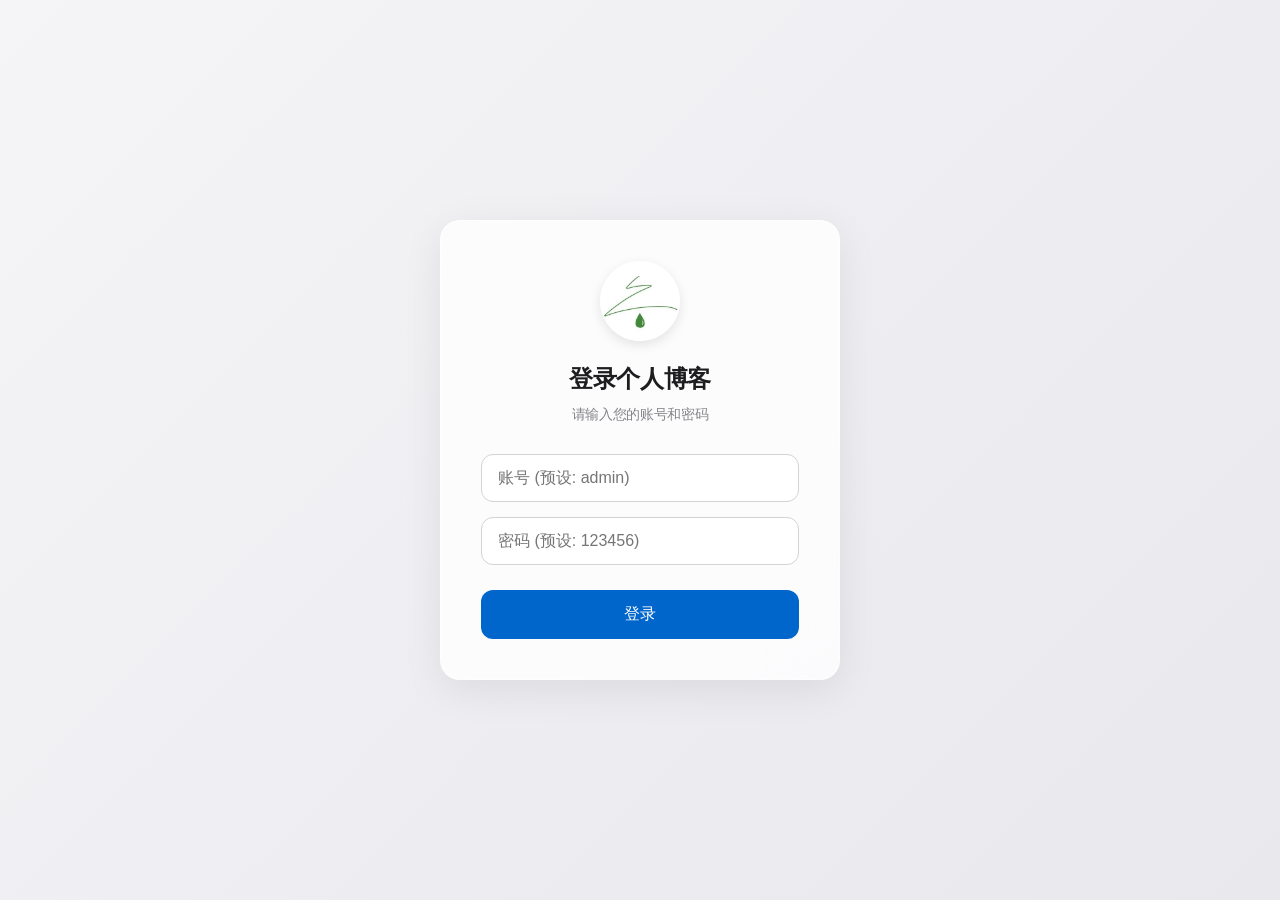
==== index.html @ 15c3ffc2 "Initial commit" ====
<!DOCTYPE html>
<html lang="zh">
<head>
	<meta charset="UTF-8">
	<meta http-equiv="X-UA-Compatible" content="IE=edge">
	<meta name="viewport" content="width=device-width, initial-scale=1.0, viewport-fit=cover">
	<title>南柯 - 个人博客</title>
	<link rel="shortcut icon" href="./img/112.ico">
	<link rel="stylesheet" href="./css/style2.css">
</head>
<body>
    <!-- Global Navigation -->
	<nav class="global-nav">
		<div class="nav-content">
            <a href="./index.html" class="nav-logo">南柯</a>
            <ul class="nav-links">
                <li><a href="./index.html" class="active">首页</a></li>
                <li><a href="./html/bk.html">个人博客</a></li>
                <li><a href="./index.php">退出登录</a></li>
            </ul>
            <div class="nav-search">
                <form action="https://cn.bing.com/search" target="_blank" method="get">
                    <input type="text" id="search-input" name="q" placeholder="搜索内容..." required>
                    <button type="submit" aria-label="Search">
                        <svg viewBox="0 0 24 24" width="16" height="16" stroke="currentColor" stroke-width="2" fill="none" stroke-linecap="round" stroke-linejoin="round" class="css-i6dzq1"><circle cx="11" cy="11" r="8"></circle><line x1="21" y1="21" x2="16.65" y2="16.65"></line></svg>
                    </button>
                </form>
            </div>
		</div>
	</nav>

    <!-- Hero Section -->
    <header class="hero">
        <div class="hero-content">
            <div class="avatar-container">
                <div class="avatar"></div>
            </div>
            <h1 class="hero-title">光是遇见<br>就很美好</h1>
            <p class="hero-subtitle">欢迎来到南柯的个人空间。分享摄影、游戏与生活的点滴。</p>
            <div class="hero-actions">
                <a href="#portfolio" class="btn btn-primary">探索内容</a>
                <a href="https://github.com/lis0105?tab=repositories" target="_blank" class="btn btn-secondary">我的 GitHub</a>
            </div>
        </div>
    </header>

    <!-- Portfolio / Blog Grid -->
    <main class="main-content" id="portfolio">
        <div class="section-header">
            <h2>光遇旅途</h2>
            <p>探索天空王国的每一个角落</p>
        </div>
        
        <div class="card-grid">
            <!-- Card 1 -->
            <a href="./html/1.html" class="apple-card">
                <div class="card-image">
                    <img src="./img/SKY_20210101_000218_.jpg" alt="晨岛">
                </div>
                <div class="card-content">
                    <h3>晨岛</h3>
                    <p>晨光起于白塔顶尖，终将照亮阴霾之地。</p>
                </div>
            </a>

            <!-- Card 2 -->
            <a href="./html/2.html" class="apple-card">
                <div class="card-image">
                    <img src="./img/stu.jpg" alt="云野">
                </div>
                <div class="card-content">
                    <h3>云野</h3>
                    <p>云月有殊，光影无别。</p>
                </div>
            </a>

            <!-- Card 3 -->
            <a href="./html/3.html" class="apple-card">
                <div class="card-image">
                    <img src="./img/SKY_20210110_221141_.jpg" alt="雨林">
                </div>
                <div class="card-content">
                    <h3>雨林</h3>
                    <p>雨落飞檐，敲响万物生生流转的乐音。</p>
                </div>
            </a>

            <!-- Card 4 -->
            <a href="./html/4.html" class="apple-card">
                <div class="card-image">
                    <img src="./img/SKY_20210115_124829_.jpg" alt="霞谷">
                </div>
                <div class="card-content">
                    <h3>霞谷</h3>
                    <p>温暖的灵魂终将相遇。</p>
                </div>
            </a>

            <!-- Card 5 -->
            <a href="./html/5.html" class="apple-card">
                <div class="card-image">
                    <img src="./img/SKY_20210218_062824_.jpg" alt="暮土">
                </div>
                <div class="card-content">
                    <h3>暮土</h3>
                    <p>暮土太暗了，是容不下霞光城的少年的。</p>
                </div>
            </a>

            <!-- Card 6 -->
            <a href="./html/6.html" class="apple-card">
                <div class="card-image">
                    <img src="./img/SKY_20201226_014929_.jpg" alt="禁阁">
                </div>
                <div class="card-content">
                    <h3>禁阁</h3>
                    <p>心存希冀，目有繁星。</p>
                </div>
            </a>
        </div>
    </main>

    <!-- Footer -->
    <footer class="global-footer">
        <div class="footer-content">
            <div class="footer-links">
                <div class="footer-column">
                    <h4>联系我</h4>
                    <p>Email: <a href="mailto:1945004922@qq.com">1945004922@qq.com</a></p>
                </div>
                <div class="footer-column">
                    <h4>社交平台</h4>
                    <p><a href="https://github.com/lis0105?tab=repositories" target="_blank">GitHub</a></p>
                </div>
            </div>
            <div class="footer-bottom">
                <p>&copy; 2026 南柯. 保留所有权利.</p>
            </div>
        </div>
    </footer>
    <script src="./script.js"></script>
</body>
</html>
---- css/style2.css ----
/* Base Styles & Typography */
:root {
    --bg-color: #fbfbfd;
    --text-primary: #1d1d1f;
    --text-secondary: #86868b;
    --nav-bg: rgba(255, 255, 255, 0.72);
    --border-color: #d2d2d7;
    --link-color: #0066cc;
    --card-bg: #ffffff;
    --font-family: -apple-system, BlinkMacSystemFont, "SF Pro Text", "SF Pro Icons", "Helvetica Neue", Helvetica, Arial, sans-serif;
}

* {
    margin: 0;
    padding: 0;
    box-sizing: border-box;
}

html {
    scroll-behavior: smooth;
}

body {
    font-family: var(--font-family);
    background-color: var(--bg-color);
    color: var(--text-primary);
    line-height: 1.47059;
    font-weight: 400;
    letter-spacing: -.022em;
    -webkit-font-smoothing: antialiased;
}

a {
    text-decoration: none;
    color: var(--text-primary);
}

ul {
    list-style: none;
}

/* Global Navigation */
.global-nav {
    position: fixed;
    top: 0;
    left: 0;
    width: 100%;
    height: 48px;
    background: var(--nav-bg);
    backdrop-filter: saturate(180%) blur(20px);
    -webkit-backdrop-filter: saturate(180%) blur(20px);
    border-bottom: 1px solid rgba(0, 0, 0, 0.05);
    z-index: 9999;
    display: flex;
    justify-content: center;
    transition: background-color 0.3s;
}

.nav-content {
    width: 100%;
    max-width: 980px;
    height: 100%;
    display: flex;
    align-items: center;
    justify-content: space-between;
    padding: 0 22px;
}

.nav-logo {
    font-weight: 600;
    font-size: 16px;
    letter-spacing: 2px;
    color: var(--text-primary);
}

.nav-links {
    display: flex;
    gap: 32px;
}

.nav-links a {
    font-size: 12px;
    color: var(--text-primary);
    opacity: 0.8;
    transition: opacity 0.3s;
}

.nav-links a:hover, .nav-links a.active {
    opacity: 1;
}

.nav-search form {
    display: flex;
    align-items: center;
    background: rgba(0,0,0,0.06);
    border-radius: 14px;
    padding: 4px 10px;
}

.nav-search input {
    border: none;
    background: transparent;
    font-size: 12px;
    outline: none;
    width: 120px;
    transition: width 0.3s;
    font-family: var(--font-family);
    color: var(--text-primary);
}

.nav-search input:focus {
    width: 160px;
}

.nav-search button {
    border: none;
    background: transparent;
    cursor: pointer;
    display: flex;
    align-items: center;
    color: var(--text-secondary);
}

/* Hero Section */
.hero {
    margin-top: 48px;
    padding: 120px 20px 100px;
    text-align: center;
    background: linear-gradient(180deg, #f5f5f7 0%, #ffffff 100%);
    overflow: hidden;
}

.avatar-container {
    margin-bottom: 30px;
}

.avatar {
    width: 120px;
    height: 120px;
    margin: 0 auto;
    border-radius: 50%;
    background-color: #e0e0e0;
    background-image: url(../img/112.ico);
    background-size: cover;
    background-position: center;
    box-shadow: 0 10px 30px rgba(0,0,0,0.08);
    transition: transform 0.6s cubic-bezier(0.165, 0.84, 0.44, 1);
}

.avatar:hover {
    transform: scale(1.06);
    box-shadow: 0 15px 40px rgba(0,0,0,0.12);
}

.hero-title {
    font-size: 64px;
    line-height: 1.07143;
    font-weight: 600;
    letter-spacing: -.005em;
    margin-bottom: 20px;
    background: -webkit-linear-gradient(45deg, #1d1d1f, #86868b);
    -webkit-background-clip: text;
    -webkit-text-fill-color: transparent;
}

.hero-subtitle {
    font-size: 24px;
    line-height: 1.16667;
    font-weight: 400;
    letter-spacing: .009em;
    color: var(--text-secondary);
    max-width: 600px;
    margin: 0 auto 40px;
}

.hero-actions {
    display: flex;
    justify-content: center;
    gap: 16px;
}

.btn {
    display: inline-block;
    padding: 12px 22px;
    border-radius: 980px;
    font-size: 17px;
    line-height: 1.17648;
    font-weight: 400;
    letter-spacing: -.022em;
    text-align: center;
    cursor: pointer;
    transition: all 0.3s;
}

.btn-primary {
    background-color: var(--link-color);
    color: white;
}

.btn-primary:hover {
    background-color: #0051a8;
    color: white;
}

.btn-secondary {
    background-color: transparent;
    color: var(--link-color);
    border: 1px solid var(--link-color);
}

.btn-secondary:hover {
    background-color: rgba(0, 102, 204, 0.05);
}

/* Portfolio / Main Content */
.main-content {
    max-width: 1100px;
    margin: 0 auto;
    padding: 80px 20px 100px;
}

.section-header {
    text-align: center;
    margin-bottom: 60px;
}

.section-header h2 {
    font-size: 40px;
    line-height: 1.1;
    font-weight: 600;
    letter-spacing: 0em;
    margin-bottom: 12px;
}

.section-header p {
    font-size: 21px;
    color: var(--text-secondary);
}

/* Card Grid */
.card-grid {
    display: grid;
    grid-template-columns: repeat(auto-fill, minmax(320px, 1fr));
    gap: 32px;
}

.apple-card {
    display: flex;
    flex-direction: column;
    background: var(--card-bg);
    border-radius: 20px;
    overflow: hidden;
    box-shadow: 0 4px 20px rgba(0,0,0,0.04);
    transition: all 0.4s cubic-bezier(0.165, 0.84, 0.44, 1);
    position: relative;
    top: 0;
    text-decoration: none;
    cursor: pointer;
}

.apple-card:hover {
    transform: translateY(-8px) scale(1.015);
    box-shadow: 0 16px 40px rgba(0,0,0,0.1);
}

.card-image {
    width: 100%;
    height: 250px;
    overflow: hidden;
    background: #f5f5f7;
}

.card-image img {
    width: 100%;
    height: 100%;
    object-fit: cover;
    transition: transform 0.8s cubic-bezier(0.165, 0.84, 0.44, 1);
}

.apple-card:hover .card-image img {
    transform: scale(1.05);
}

.card-content {
    padding: 26px;
    flex-grow: 1;
    display: flex;
    flex-direction: column;
}

.card-content h3 {
    font-size: 24px;
    font-weight: 600;
    margin-bottom: 10px;
    color: var(--text-primary);
}

.card-content p {
    font-size: 17px;
    color: var(--text-secondary);
    line-height: 1.5;
}

/* Footer */
.global-footer {
    background-color: #f5f5f7;
    padding: 40px 20px;
    color: var(--text-secondary);
    font-size: 12px;
}

.footer-content {
    max-width: 980px;
    margin: 0 auto;
}

.footer-links {
    display: flex;
    flex-wrap: wrap;
    gap: 40px;
    border-bottom: 1px solid var(--border-color);
    padding-bottom: 30px;
    margin-bottom: 20px;
}

.footer-column h4 {
    font-size: 12px;
    font-weight: 600;
    color: var(--text-primary);
    margin-bottom: 12px;
}

.footer-column p {
    margin-bottom: 10px;
}

.footer-column a {
    color: var(--text-secondary);
    text-decoration: none;
}

.footer-column a:hover {
    color: var(--text-primary);
    text-decoration: underline;
}

.footer-bottom {
    text-align: left;
}

/* Responsive Design */
@media (max-width: 768px) {
    .hero-title {
        font-size: 44px;
    }
    
    .hero-subtitle {
        font-size: 19px;
    }
    
    .nav-links {
        display: none; 
    }
    
    .card-grid {
        grid-template-columns: 1fr;
    }
    
    .footer-links {
        flex-direction: column;
        gap: 20px;
    }
}
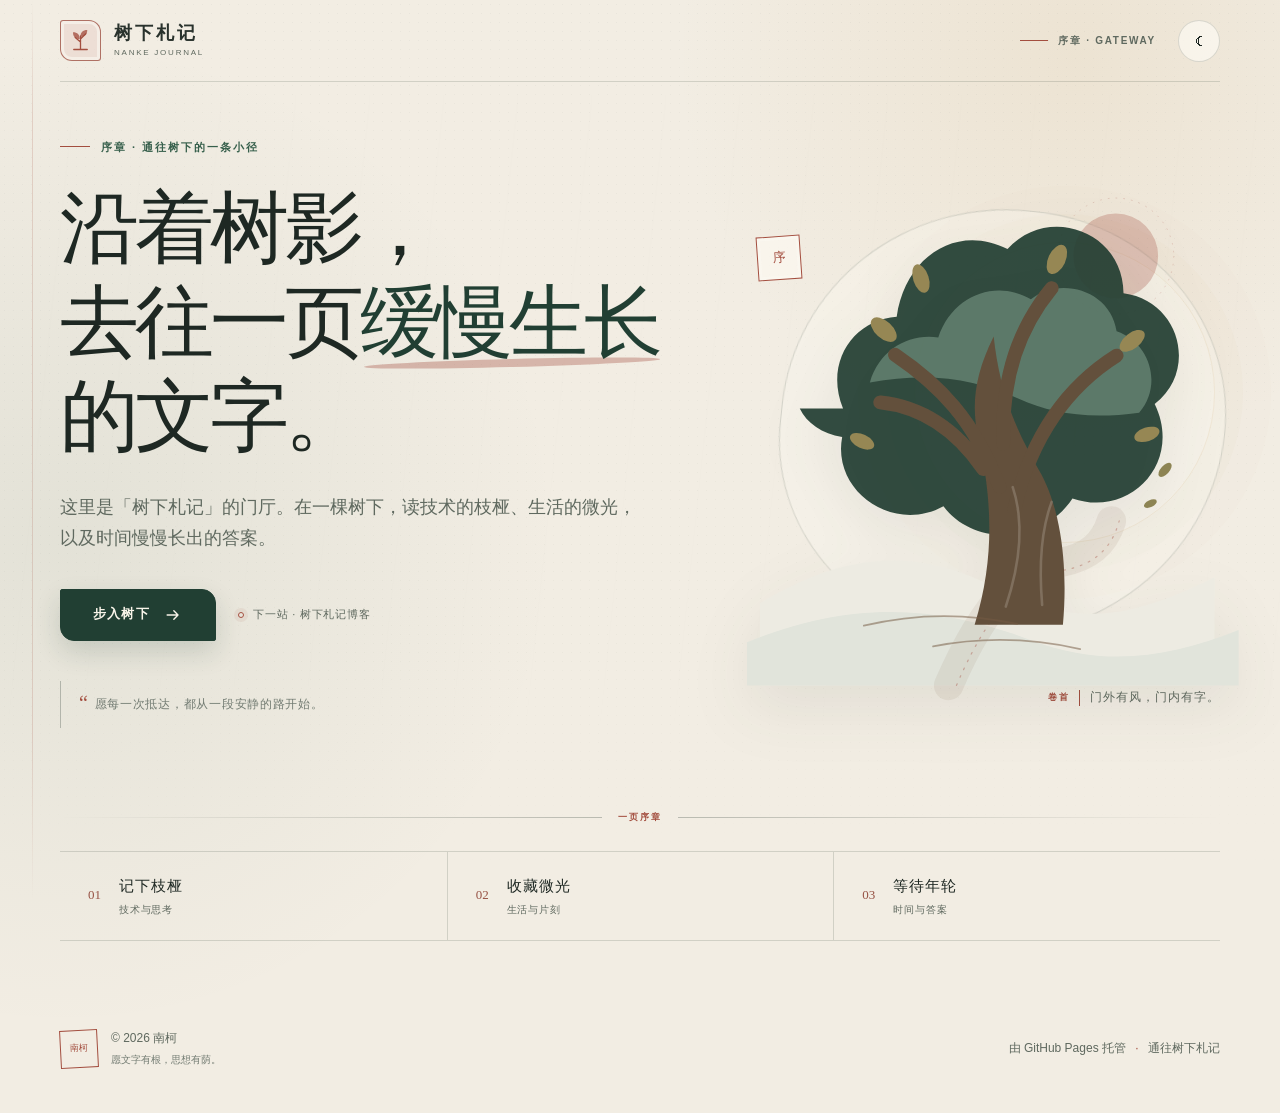
==== commit 9a8d1104: "feat: add Tree Notes gateway" ====
--- a/index.html
+++ b/index.html
@@ -1,143 +1,137 @@
-<!DOCTYPE html>
-<html lang="zh">
+<!doctype html>
+<html lang="zh-CN">
 <head>
-	<meta charset="UTF-8">
-	<meta http-equiv="X-UA-Compatible" content="IE=edge">
-	<meta name="viewport" content="width=device-width, initial-scale=1.0, viewport-fit=cover">
-	<title>南柯 - 个人博客</title>
-	<link rel="shortcut icon" href="./img/112.ico">
-	<link rel="stylesheet" href="./css/style2.css">
+  <meta charset="utf-8">
+  <meta name="viewport" content="width=device-width, initial-scale=1">
+  <meta name="description" content="树下札记的序章——沿着树影，去往一页缓慢生长的文字。">
+  <meta name="theme-color" content="#f2ede3" data-theme-color>
+  <meta property="og:title" content="树下札记 · 序章">
+  <meta property="og:description" content="沿着树影，去往一页缓慢生长的文字。">
+  <meta property="og:type" content="website">
+  <meta property="og:site_name" content="树下札记">
+  <link rel="canonical" href="https://lis0105.github.io/">
+  <link rel="icon" href="./assets/favicon.svg" type="image/svg+xml">
+  <script>
+    try {
+      const savedTheme = localStorage.getItem('gateway-theme');
+      document.documentElement.dataset.theme = savedTheme || (matchMedia('(prefers-color-scheme: dark)').matches ? 'dark' : 'light');
+    } catch (_) {}
+  </script>
+  <link rel="stylesheet" href="./assets/gateway.css">
+  <title>树下札记 · 序章</title>
 </head>
 <body>
-    <!-- Global Navigation -->
-	<nav class="global-nav">
-		<div class="nav-content">
-            <a href="./index.html" class="nav-logo">南柯</a>
-            <ul class="nav-links">
-                <li><a href="./index.html" class="active">首页</a></li>
-                <li><a href="./html/bk.html">个人博客</a></li>
-                <li><a href="./index.php">退出登录</a></li>
-            </ul>
-            <div class="nav-search">
-                <form action="https://cn.bing.com/search" target="_blank" method="get">
-                    <input type="text" id="search-input" name="q" placeholder="搜索内容..." required>
-                    <button type="submit" aria-label="Search">
-                        <svg viewBox="0 0 24 24" width="16" height="16" stroke="currentColor" stroke-width="2" fill="none" stroke-linecap="round" stroke-linejoin="round" class="css-i6dzq1"><circle cx="11" cy="11" r="8"></circle><line x1="21" y1="21" x2="16.65" y2="16.65"></line></svg>
-                    </button>
-                </form>
-            </div>
-		</div>
-	</nav>
+  <a class="skip-link" href="#main">跳到正文</a>
 
-    <!-- Hero Section -->
-    <header class="hero">
-        <div class="hero-content">
-            <div class="avatar-container">
-                <div class="avatar"></div>
-            </div>
-            <h1 class="hero-title">光是遇见<br>就很美好</h1>
-            <p class="hero-subtitle">欢迎来到南柯的个人空间。分享摄影、游戏与生活的点滴。</p>
-            <div class="hero-actions">
-                <a href="#portfolio" class="btn btn-primary">探索内容</a>
-                <a href="https://github.com/lis0105?tab=repositories" target="_blank" class="btn btn-secondary">我的 GitHub</a>
-            </div>
+  <header class="site-header">
+    <nav class="nav" aria-label="序章导航">
+      <a class="brand" href="#main" aria-label="树下札记序章首页">
+        <span class="brand-mark" aria-hidden="true">
+          <svg viewBox="0 0 36 36">
+            <path d="M18 29V12m0 8-7-6m7 2 7-7M9 30h18"/>
+            <path class="brand-leaf" d="M8 7c6 0 9 3 9 9-6 0-9-3-9-9Zm19-3c0 6-3 9-9 9 0-6 3-9 9-9Z"/>
+          </svg>
+        </span>
+        <span class="brand-name">
+          <strong>树下札记</strong>
+          <small>NANKE JOURNAL</small>
+        </span>
+      </a>
+
+      <div class="nav-tools">
+        <span class="chapter-label"><i></i>序章 · GATEWAY</span>
+        <button class="icon-button" type="button" data-theme-toggle aria-label="切换深浅色模式" aria-pressed="false">☾</button>
+      </div>
+    </nav>
+  </header>
+
+  <main id="main">
+    <section class="gateway" aria-labelledby="gateway-title">
+      <div class="gateway-copy">
+        <p class="eyebrow"><span></span>序章 · 通往树下的一条小径</p>
+        <h1 id="gateway-title">沿着树影，<br>去往一页<em>缓慢生长</em>的文字。</h1>
+        <p class="lead">这里是「树下札记」的门厅。在一棵树下，读技术的枝桠、生活的微光，以及时间慢慢长出的答案。</p>
+
+        <div class="gateway-actions">
+          <a class="enter-button" data-enter href="http://37246c0e81.qicp.vip/" referrerpolicy="no-referrer">
+            <span>步入树下</span>
+            <svg viewBox="0 0 24 24" aria-hidden="true">
+              <path d="M5 12h13m-5-5 5 5-5 5"/>
+            </svg>
+          </a>
+          <span class="next-stop"><i aria-hidden="true"></i>下一站 · 树下札记博客</span>
         </div>
-    </header>
 
-    <!-- Portfolio / Blog Grid -->
-    <main class="main-content" id="portfolio">
-        <div class="section-header">
-            <h2>光遇旅途</h2>
-            <p>探索天空王国的每一个角落</p>
-        </div>
-        
-        <div class="card-grid">
-            <!-- Card 1 -->
-            <a href="./html/1.html" class="apple-card">
-                <div class="card-image">
-                    <img src="./img/SKY_20210101_000218_.jpg" alt="晨岛">
-                </div>
-                <div class="card-content">
-                    <h3>晨岛</h3>
-                    <p>晨光起于白塔顶尖，终将照亮阴霾之地。</p>
-                </div>
-            </a>
+        <p class="quiet-note"><span>“</span>愿每一次抵达，都从一段安静的路开始。</p>
+      </div>
 
-            <!-- Card 2 -->
-            <a href="./html/2.html" class="apple-card">
-                <div class="card-image">
-                    <img src="./img/stu.jpg" alt="云野">
-                </div>
-                <div class="card-content">
-                    <h3>云野</h3>
-                    <p>云月有殊，光影无别。</p>
-                </div>
-            </a>
+      <figure class="gateway-tree">
+        <span class="chapter-stamp" aria-hidden="true">序</span>
+        <svg viewBox="0 0 540 600" aria-hidden="true">
+          <circle class="tree-sun-ring" cx="419" cy="104" r="67"/>
+          <circle class="tree-sun" cx="419" cy="104" r="49"/>
+          <path class="tree-hill hill-back" d="M8 505c99-59 180-66 276-16 90 47 159 31 249-14v125H8Z"/>
+          <path class="tree-hill" d="M-7 550c121-48 216-44 329-2 84 31 155 21 239-12v64H-7Z"/>
+          <path class="path-shadow" d="M226 600c24-56 45-87 66-109 18-19 38-29 63-33 33-6 51-22 59-48"/>
+          <path class="path-line" d="M235 600c23-53 43-82 63-102 18-18 37-27 60-31 35-6 56-24 65-57"/>
+          <g class="tree-crown">
+            <path class="crown-back" d="M104 280c-22-54 13-103 62-106 10-70 70-108 128-78 46-52 134-21 134 51 66 9 86 90 36 128 33 68-29 132-95 109-35 53-114 56-149 9-58 32-129-17-117-80-23-4-41-16-49-33Z"/>
+            <path class="crown-light" d="M135 250c11-38 45-57 79-52 16-48 66-68 107-44 33-27 92-11 99 37 40 14 53 63 26 94-58 8-102 1-139-16-51-24-105-31-172-19Z"/>
+          </g>
+          <g class="tree-wood">
+            <path class="tree-trunk" d="M256 530c25-81 19-152 4-217-8-36-4-72 18-116 8 72 29 113 55 159 23 43 31 107 25 174Z"/>
+            <path class="tree-branch" d="M285 371c-30-79-71-119-121-153M302 397c19-87 64-144 118-178M289 321c-2-79 19-135 56-180M266 350c-33-48-72-72-119-77"/>
+            <path class="tree-grain" d="M292 509c18-54 21-99 8-138m34 136c-4-48-1-87 11-119"/>
+          </g>
+          <g class="leaves">
+            <ellipse cx="151" cy="189" rx="10" ry="18" transform="rotate(-48 151 189)"/>
+            <ellipse cx="194" cy="130" rx="9" ry="17" transform="rotate(-18 194 130)"/>
+            <ellipse cx="351" cy="108" rx="10" ry="18" transform="rotate(25 351 108)"/>
+            <ellipse cx="438" cy="202" rx="9" ry="17" transform="rotate(52 438 202)"/>
+            <ellipse cx="455" cy="310" rx="8" ry="15" transform="rotate(72 455 310)"/>
+            <ellipse cx="126" cy="318" rx="8" ry="15" transform="rotate(-65 126 318)"/>
+          </g>
+          <g class="drifting-leaves">
+            <ellipse cx="476" cy="351" rx="5" ry="10" transform="rotate(42 476 351)"/>
+            <ellipse cx="459" cy="390" rx="4" ry="8" transform="rotate(65 459 390)"/>
+          </g>
+          <path class="tree-ground-line" d="M128 531c58-14 117-15 177-2m-97 26c56-11 112-10 170 3"/>
+        </svg>
+        <figcaption><span>卷首</span>门外有风，门内有字。</figcaption>
+      </figure>
+    </section>
 
-            <!-- Card 3 -->
-            <a href="./html/3.html" class="apple-card">
-                <div class="card-image">
-                    <img src="./img/SKY_20210110_221141_.jpg" alt="雨林">
-                </div>
-                <div class="card-content">
-                    <h3>雨林</h3>
-                    <p>雨落飞檐，敲响万物生生流转的乐音。</p>
-                </div>
-            </a>
+    <section class="threshold" aria-label="关于树下札记">
+      <div class="threshold-rule"><span>一页序章</span></div>
+      <div class="threshold-items">
+        <p><b>01</b><span><strong>记下枝桠</strong><small>技术与思考</small></span></p>
+        <p><b>02</b><span><strong>收藏微光</strong><small>生活与片刻</small></span></p>
+        <p><b>03</b><span><strong>等待年轮</strong><small>时间与答案</small></span></p>
+      </div>
+    </section>
+  </main>
 
-            <!-- Card 4 -->
-            <a href="./html/4.html" class="apple-card">
-                <div class="card-image">
-                    <img src="./img/SKY_20210115_124829_.jpg" alt="霞谷">
-                </div>
-                <div class="card-content">
-                    <h3>霞谷</h3>
-                    <p>温暖的灵魂终将相遇。</p>
-                </div>
-            </a>
+  <footer class="site-footer">
+    <div class="footer-sign">
+      <span class="footer-ring" aria-hidden="true">南柯</span>
+      <span>© 2026 南柯<br><small>愿文字有根，思想有荫。</small></span>
+    </div>
+    <span class="footer-note">由 GitHub Pages 托管 <i>·</i> 通往树下札记</span>
+  </footer>
 
-            <!-- Card 5 -->
-            <a href="./html/5.html" class="apple-card">
-                <div class="card-image">
-                    <img src="./img/SKY_20210218_062824_.jpg" alt="暮土">
-                </div>
-                <div class="card-content">
-                    <h3>暮土</h3>
-                    <p>暮土太暗了，是容不下霞光城的少年的。</p>
-                </div>
-            </a>
+  <div class="departure" data-departure hidden aria-live="polite" aria-label="正在前往博客">
+    <div class="departure-mark" aria-hidden="true">
+      <svg viewBox="0 0 36 36">
+        <path d="M18 29V12m0 8-7-6m7 2 7-7M9 30h18"/>
+        <path class="brand-leaf" d="M8 7c6 0 9 3 9 9-6 0-9-3-9-9Zm19-3c0 6-3 9-9 9 0-6 3-9 9-9Z"/>
+      </svg>
+    </div>
+    <p>正沿着树影前行…</p>
+  </div>
 
-            <!-- Card 6 -->
-            <a href="./html/6.html" class="apple-card">
-                <div class="card-image">
-                    <img src="./img/SKY_20201226_014929_.jpg" alt="禁阁">
-                </div>
-                <div class="card-content">
-                    <h3>禁阁</h3>
-                    <p>心存希冀，目有繁星。</p>
-                </div>
-            </a>
-        </div>
-    </main>
-
-    <!-- Footer -->
-    <footer class="global-footer">
-        <div class="footer-content">
-            <div class="footer-links">
-                <div class="footer-column">
-                    <h4>联系我</h4>
-                    <p>Email: <a href="mailto:1945004922@qq.com">1945004922@qq.com</a></p>
-                </div>
-                <div class="footer-column">
-                    <h4>社交平台</h4>
-                    <p><a href="https://github.com/lis0105?tab=repositories" target="_blank">GitHub</a></p>
-                </div>
-            </div>
-            <div class="footer-bottom">
-                <p>&copy; 2026 南柯. 保留所有权利.</p>
-            </div>
-        </div>
-    </footer>
-    <script src="./script.js"></script>
+  <noscript>
+    <p class="noscript-note">JavaScript 已关闭，仍可使用“步入树下”按钮正常进入博客。</p>
+  </noscript>
+  <script src="./assets/gateway.js" defer></script>
 </body>
-</html>+</html>
--- a/assets/gateway.css
+++ b/assets/gateway.css
@@ -0,0 +1,756 @@
+:root {
+  color-scheme: light;
+  --bg: #f2ede3;
+  --paper: #fbf8f0;
+  --paper-warm: #f6efe2;
+  --surface: rgba(251, 248, 240, .78);
+  --surface-solid: #fbf8f0;
+  --text: #29322d;
+  --ink: #1e2823;
+  --muted: #5f695f;
+  --faint: #737c73;
+  --line: rgba(39, 55, 46, .16);
+  --line-strong: rgba(39, 55, 46, .28);
+  --green: #365f4b;
+  --green-deep: #213f33;
+  --green-soft: #dfe7dd;
+  --moss: #5d6d59;
+  --bark: #765b43;
+  --vermilion: #a34e3f;
+  --vermilion-soft: #ead8d0;
+  --gold: #c39a58;
+  --solid-bg: #213f33;
+  --on-solid: #f8f4e9;
+  --shadow: 0 22px 58px rgba(44, 55, 47, .09);
+  --serif: "Source Han Serif SC", "Noto Serif CJK SC", "Noto Serif SC", "Songti SC", STSong, SimSun, serif;
+  --sans: ui-sans-serif, -apple-system, BlinkMacSystemFont, "Segoe UI", "Noto Sans SC", "PingFang SC", "Microsoft YaHei", sans-serif;
+  --content: 1160px;
+}
+
+[data-theme="dark"] {
+  color-scheme: dark;
+  --bg: #101713;
+  --paper: #171f1a;
+  --paper-warm: #1c261f;
+  --surface: rgba(23, 31, 26, .82);
+  --surface-solid: #171f1a;
+  --text: #e6e7df;
+  --ink: #f1efe6;
+  --muted: #abb1aa;
+  --faint: #879087;
+  --line: rgba(225, 231, 222, .14);
+  --line-strong: rgba(225, 231, 222, .25);
+  --green: #8eae95;
+  --green-deep: #b6cbb7;
+  --green-soft: #293b2f;
+  --moss: #aeb8a5;
+  --bark: #bc9471;
+  --vermilion: #d27b68;
+  --vermilion-soft: #422d29;
+  --gold: #d4b06d;
+  --solid-bg: #315b45;
+  --on-solid: #fbf8ef;
+  --shadow: 0 24px 64px rgba(0, 0, 0, .26);
+}
+
+* { box-sizing: border-box; }
+html { scroll-behavior: smooth; }
+
+body {
+  min-height: 100vh;
+  min-height: 100svh;
+  margin: 0;
+  overflow-x: hidden;
+  background:
+    radial-gradient(circle at 84% 5%, color-mix(in srgb, var(--gold) 12%, transparent) 0, transparent 25rem),
+    radial-gradient(circle at 5% 48%, color-mix(in srgb, var(--green) 8%, transparent) 0, transparent 31rem),
+    var(--bg);
+  color: var(--text);
+  font-family: var(--sans);
+  line-height: 1.75;
+  transition: background-color .25s ease, color .25s ease;
+}
+
+body::before {
+  position: fixed;
+  z-index: -1;
+  inset: 0;
+  content: "";
+  pointer-events: none;
+  opacity: .27;
+  background-image:
+    radial-gradient(color-mix(in srgb, var(--ink) 13%, transparent) .55px, transparent .7px),
+    linear-gradient(96deg, transparent 0 49%, color-mix(in srgb, var(--ink) 2.6%, transparent) 50%, transparent 51%);
+  background-position: 0 0, 0 0;
+  background-size: 9px 9px, 74px 100%;
+  mask-image: linear-gradient(to bottom, #000 0, rgba(0, 0, 0, .82) 72%, transparent 100%);
+}
+
+body::after {
+  position: fixed;
+  z-index: -1;
+  top: 0;
+  bottom: 0;
+  left: clamp(10px, 2.5vw, 34px);
+  width: 1px;
+  content: "";
+  pointer-events: none;
+  background: linear-gradient(to bottom, transparent, color-mix(in srgb, var(--vermilion) 18%, transparent) 13%, color-mix(in srgb, var(--vermilion) 18%, transparent) 82%, transparent);
+}
+
+a { color: inherit; text-decoration: none; }
+button { font: inherit; }
+svg { max-width: 100%; }
+[hidden] { display: none !important; }
+::selection { background: color-mix(in srgb, var(--vermilion) 24%, transparent); }
+
+:focus-visible {
+  outline: 2px solid var(--vermilion);
+  outline-offset: 4px;
+}
+
+.skip-link {
+  position: fixed;
+  z-index: 100;
+  top: 8px;
+  left: 8px;
+  padding: 8px 12px;
+  border-radius: 4px;
+  background: var(--ink);
+  color: var(--paper);
+  transform: translateY(-160%);
+  transition: transform .2s ease;
+}
+
+.skip-link:focus { transform: translateY(0); }
+
+.site-header {
+  position: relative;
+  z-index: 20;
+}
+
+.nav {
+  width: min(calc(100% - 40px), var(--content));
+  height: 82px;
+  display: flex;
+  align-items: center;
+  justify-content: space-between;
+  margin: auto;
+  border-bottom: 1px solid var(--line);
+}
+
+.brand {
+  display: inline-flex;
+  align-items: center;
+  gap: 13px;
+}
+
+.brand-mark {
+  width: 41px;
+  height: 41px;
+  display: grid;
+  flex: 0 0 auto;
+  place-items: center;
+  border: 1px solid color-mix(in srgb, var(--vermilion) 70%, var(--line));
+  border-radius: 3px 12px 3px 12px;
+  background: color-mix(in srgb, var(--vermilion-soft) 72%, transparent);
+  color: var(--vermilion);
+  box-shadow: inset 0 0 0 3px color-mix(in srgb, var(--paper) 60%, transparent);
+}
+
+.brand-mark svg { width: 27px; overflow: visible; }
+.brand-mark path,
+.departure-mark path {
+  fill: none;
+  stroke: currentColor;
+  stroke-width: 1.75;
+  stroke-linecap: round;
+  stroke-linejoin: round;
+}
+
+.brand-mark .brand-leaf,
+.departure-mark .brand-leaf {
+  fill: currentColor;
+  stroke: none;
+  opacity: .78;
+}
+
+.brand-name { display: grid; line-height: 1.05; }
+.brand-name strong {
+  font-family: var(--serif);
+  font-size: 18px;
+  font-weight: 650;
+  letter-spacing: .17em;
+}
+.brand-name small {
+  margin-top: 6px;
+  color: var(--muted);
+  font-size: 8px;
+  letter-spacing: .22em;
+}
+
+.nav-tools { display: flex; align-items: center; gap: 22px; }
+.chapter-label {
+  display: inline-flex;
+  align-items: center;
+  gap: 10px;
+  color: var(--muted);
+  font-size: 10px;
+  font-weight: 700;
+  letter-spacing: .17em;
+}
+.chapter-label i {
+  width: 28px;
+  height: 1px;
+  background: var(--vermilion);
+}
+
+.icon-button {
+  width: 42px;
+  height: 42px;
+  display: grid;
+  flex: 0 0 auto;
+  place-items: center;
+  border: 1px solid var(--line);
+  border-radius: 50%;
+  background: var(--surface);
+  color: var(--ink);
+  cursor: pointer;
+  transition: border-color .2s ease, color .2s ease, transform .2s ease;
+}
+
+.icon-button:hover {
+  border-color: var(--vermilion);
+  color: var(--vermilion);
+  transform: rotate(8deg);
+}
+
+main,
+.site-footer {
+  width: min(calc(100% - 40px), var(--content));
+  margin-right: auto;
+  margin-left: auto;
+}
+
+.gateway {
+  position: relative;
+  min-height: min(720px, calc(100svh - 82px));
+  display: grid;
+  grid-template-columns: minmax(0, 1.08fr) minmax(350px, .82fr);
+  align-items: center;
+  gap: clamp(30px, 6vw, 84px);
+  padding: 48px 0 58px;
+}
+
+.gateway-copy {
+  position: relative;
+  z-index: 2;
+  min-width: 0;
+  padding-bottom: 8px;
+}
+
+.eyebrow {
+  margin: 0 0 24px;
+  color: var(--green);
+  font-size: 11px;
+  font-weight: 720;
+  letter-spacing: .18em;
+}
+
+.eyebrow > span {
+  width: 30px;
+  height: 1px;
+  display: inline-block;
+  margin: 0 11px 4px 0;
+  background: var(--vermilion);
+}
+
+.gateway h1 {
+  max-width: 750px;
+  margin: 0;
+  color: var(--ink);
+  font-family: var(--serif);
+  font-size: clamp(51px, 6.3vw, 79px);
+  font-weight: 520;
+  line-height: 1.19;
+  letter-spacing: -.052em;
+}
+
+.gateway h1 em {
+  position: relative;
+  z-index: 0;
+  color: var(--green-deep);
+  font-style: normal;
+  white-space: nowrap;
+}
+
+.gateway h1 em::after {
+  position: absolute;
+  z-index: -1;
+  right: -.02em;
+  bottom: -.01em;
+  left: .06em;
+  height: .1em;
+  content: "";
+  border-radius: 50%;
+  background: color-mix(in srgb, var(--vermilion) 35%, transparent);
+  transform: rotate(-1.5deg);
+}
+
+.lead {
+  max-width: 585px;
+  margin: 28px 0 0;
+  color: var(--muted);
+  font-family: var(--serif);
+  font-size: clamp(16px, 1.65vw, 18px);
+}
+
+.gateway-actions {
+  display: flex;
+  flex-wrap: wrap;
+  align-items: center;
+  gap: 18px 22px;
+  margin-top: 34px;
+}
+
+.enter-button {
+  min-width: 156px;
+  min-height: 52px;
+  display: inline-flex;
+  align-items: center;
+  justify-content: center;
+  gap: 13px;
+  padding: 0 22px;
+  border: 1px solid var(--solid-bg);
+  border-radius: 2px 14px 2px 14px;
+  background: var(--solid-bg);
+  box-shadow: 0 11px 26px color-mix(in srgb, var(--solid-bg) 16%, transparent);
+  color: var(--on-solid);
+  font-size: 13px;
+  font-weight: 680;
+  letter-spacing: .08em;
+  transition: transform .22s ease, background-color .22s ease, box-shadow .22s ease;
+}
+
+.enter-button svg {
+  width: 20px;
+  fill: none;
+  stroke: currentColor;
+  stroke-width: 1.7;
+  stroke-linecap: round;
+  stroke-linejoin: round;
+  transition: transform .22s ease;
+}
+
+.enter-button:hover {
+  background: color-mix(in srgb, var(--solid-bg) 88%, black);
+  box-shadow: 0 15px 34px color-mix(in srgb, var(--solid-bg) 21%, transparent);
+  transform: translateY(-2px);
+}
+.enter-button:hover svg { transform: translateX(5px); }
+
+.next-stop {
+  display: inline-flex;
+  align-items: center;
+  gap: 9px;
+  color: var(--muted);
+  font-size: 11px;
+  letter-spacing: .07em;
+}
+.next-stop i {
+  width: 6px;
+  height: 6px;
+  border: 1px solid var(--vermilion);
+  border-radius: 50%;
+  box-shadow: 0 0 0 4px color-mix(in srgb, var(--vermilion) 8%, transparent);
+}
+
+.quiet-note {
+  max-width: 490px;
+  margin: 40px 0 0;
+  padding: 13px 0 13px 18px;
+  border-left: 1px solid var(--line-strong);
+  color: var(--faint);
+  font-family: var(--serif);
+  font-size: 12px;
+  letter-spacing: .06em;
+}
+.quiet-note span {
+  margin-right: 6px;
+  color: var(--vermilion);
+  font-family: Georgia, serif;
+  font-size: 20px;
+  line-height: 0;
+  vertical-align: -.14em;
+}
+
+.gateway-tree {
+  position: relative;
+  width: 100%;
+  min-width: 0;
+  max-width: 475px;
+  justify-self: end;
+  align-self: center;
+  margin: 0;
+}
+
+.gateway-tree::before {
+  position: absolute;
+  z-index: -1;
+  inset: 8% -1% 13% 6%;
+  content: "";
+  border: 1px solid var(--line);
+  border-radius: 52% 48% 54% 46%;
+  background: color-mix(in srgb, var(--paper) 35%, transparent);
+  transform: rotate(6deg);
+}
+
+.gateway-tree::after {
+  position: absolute;
+  z-index: -2;
+  top: 14%;
+  right: 1%;
+  width: 64%;
+  aspect-ratio: 1;
+  content: "";
+  border: 1px solid color-mix(in srgb, var(--gold) 20%, transparent);
+  border-radius: 50%;
+  box-shadow:
+    0 0 0 28px color-mix(in srgb, var(--gold) 3%, transparent),
+    0 0 0 56px color-mix(in srgb, var(--gold) 2%, transparent);
+}
+
+.gateway-tree > svg {
+  width: 100%;
+  display: block;
+  overflow: visible;
+  filter: drop-shadow(0 22px 30px rgba(38, 55, 44, .08));
+}
+
+.chapter-stamp {
+  position: absolute;
+  z-index: 4;
+  top: 13%;
+  left: 1%;
+  width: 44px;
+  height: 44px;
+  display: grid;
+  place-items: center;
+  border: 1px solid var(--vermilion);
+  background: color-mix(in srgb, var(--paper) 76%, transparent);
+  color: var(--vermilion);
+  font-family: var(--serif);
+  font-size: 13px;
+  box-shadow: inset 0 0 0 3px color-mix(in srgb, var(--paper) 68%, transparent);
+  transform: rotate(-4deg);
+}
+
+.tree-sun-ring {
+  fill: none;
+  stroke: color-mix(in srgb, var(--vermilion) 22%, transparent);
+  stroke-width: 1;
+  stroke-dasharray: 2 7;
+  transform-origin: 419px 104px;
+  animation: sun-ring 30s linear infinite;
+}
+.tree-sun { fill: color-mix(in srgb, var(--vermilion) 28%, transparent); }
+.tree-hill { fill: color-mix(in srgb, var(--green) 13%, var(--paper)); }
+.hill-back { fill: color-mix(in srgb, var(--moss) 9%, var(--paper)); }
+.crown-back { fill: color-mix(in srgb, var(--green-deep) 90%, var(--ink)); opacity: .92; }
+.crown-light { fill: color-mix(in srgb, var(--green) 72%, var(--paper)); opacity: .72; }
+.tree-trunk { fill: color-mix(in srgb, var(--bark) 78%, var(--ink)); }
+.tree-branch {
+  fill: none;
+  stroke: color-mix(in srgb, var(--bark) 78%, var(--ink));
+  stroke-width: 16;
+  stroke-linecap: round;
+  stroke-linejoin: round;
+}
+.tree-grain {
+  fill: none;
+  stroke: color-mix(in srgb, var(--paper) 45%, transparent);
+  stroke-width: 3;
+  stroke-linecap: round;
+  opacity: .4;
+}
+.leaves {
+  fill: color-mix(in srgb, var(--gold) 68%, var(--green));
+  transform-origin: 280px 250px;
+  animation: canopy 8s ease-in-out infinite alternate;
+}
+.tree-crown {
+  transform-origin: 280px 270px;
+  animation: canopy 11s ease-in-out infinite alternate;
+}
+.drifting-leaves {
+  fill: color-mix(in srgb, var(--gold) 62%, var(--green));
+  transform-origin: 470px 360px;
+  animation: drifting 6s ease-in-out infinite alternate;
+}
+.tree-ground-line {
+  fill: none;
+  stroke: color-mix(in srgb, var(--bark) 52%, transparent);
+  stroke-width: 2;
+  stroke-linecap: round;
+}
+.path-shadow {
+  fill: none;
+  stroke: color-mix(in srgb, var(--bark) 9%, transparent);
+  stroke-width: 34;
+  stroke-linecap: round;
+}
+.path-line {
+  fill: none;
+  stroke: color-mix(in srgb, var(--vermilion) 38%, transparent);
+  stroke-width: 1.4;
+  stroke-dasharray: 2 8;
+  stroke-linecap: round;
+}
+
+.gateway-tree figcaption {
+  display: flex;
+  align-items: center;
+  justify-content: flex-end;
+  gap: 10px;
+  margin: 2px 0 0;
+  color: var(--muted);
+  font-family: var(--serif);
+  font-size: 12px;
+  letter-spacing: .08em;
+}
+.gateway-tree figcaption span {
+  padding-right: 10px;
+  border-right: 1px solid var(--vermilion);
+  color: var(--vermilion);
+  font-family: var(--sans);
+  font-size: 9px;
+  font-weight: 750;
+  letter-spacing: .18em;
+}
+
+@keyframes canopy {
+  from { transform: rotate(-.55deg) translateX(-1px); }
+  to { transform: rotate(.7deg) translateX(2px); }
+}
+@keyframes drifting {
+  from { transform: translate(0, -2px) rotate(-3deg); opacity: .55; }
+  to { transform: translate(10px, 14px) rotate(9deg); opacity: .95; }
+}
+@keyframes sun-ring { to { transform: rotate(360deg); } }
+
+.threshold {
+  padding: 8px 0 56px;
+}
+
+.threshold-rule {
+  display: grid;
+  grid-template-columns: 1fr auto 1fr;
+  align-items: center;
+  gap: 16px;
+  color: var(--vermilion);
+  font-size: 9px;
+  font-weight: 750;
+  letter-spacing: .22em;
+}
+.threshold-rule::before,
+.threshold-rule::after {
+  height: 1px;
+  content: "";
+  background: linear-gradient(90deg, transparent, var(--line-strong));
+}
+.threshold-rule::after { background: linear-gradient(90deg, var(--line-strong), transparent); }
+
+.threshold-items {
+  display: grid;
+  grid-template-columns: repeat(3, minmax(0, 1fr));
+  margin-top: 25px;
+  border-top: 1px solid var(--line);
+  border-bottom: 1px solid var(--line);
+}
+.threshold-items p {
+  display: flex;
+  align-items: center;
+  gap: 18px;
+  margin: 0;
+  padding: 21px 28px;
+}
+.threshold-items p + p { border-left: 1px solid var(--line); }
+.threshold-items b {
+  color: color-mix(in srgb, var(--vermilion) 82%, var(--muted));
+  font-family: var(--serif);
+  font-size: 13px;
+  font-weight: 500;
+}
+.threshold-items span { display: grid; }
+.threshold-items strong {
+  color: var(--ink);
+  font-family: var(--serif);
+  font-size: 15px;
+  font-weight: 580;
+  letter-spacing: .07em;
+}
+.threshold-items small {
+  margin-top: 2px;
+  color: var(--muted);
+  font-size: 10px;
+  letter-spacing: .08em;
+}
+
+.site-footer {
+  display: flex;
+  align-items: center;
+  justify-content: space-between;
+  gap: 24px;
+  padding: 31px 0 43px;
+  color: var(--muted);
+  font-size: 12px;
+}
+.footer-sign { display: flex; align-items: center; gap: 13px; }
+.footer-sign small { color: var(--faint); }
+.footer-ring {
+  width: 38px;
+  height: 38px;
+  display: grid;
+  flex: 0 0 auto;
+  place-items: center;
+  border: 1px solid var(--vermilion);
+  color: var(--vermilion);
+  font-family: var(--serif);
+  font-size: 9px;
+  letter-spacing: .05em;
+  transform: rotate(-3deg);
+}
+.footer-note i { margin: 0 6px; color: var(--vermilion); font-style: normal; }
+
+.departure {
+  position: fixed;
+  z-index: 200;
+  inset: 0;
+  display: grid;
+  align-content: center;
+  justify-items: center;
+  background: var(--bg);
+  color: var(--green-deep);
+  opacity: 0;
+  pointer-events: none;
+  transition: opacity .36s ease;
+}
+.departure.visible { opacity: 1; pointer-events: auto; }
+.departure-mark {
+  width: 58px;
+  height: 58px;
+  display: grid;
+  place-items: center;
+  border: 1px solid var(--vermilion);
+  border-radius: 4px 18px 4px 18px;
+  color: var(--vermilion);
+  box-shadow: inset 0 0 0 4px color-mix(in srgb, var(--paper) 60%, transparent);
+}
+.departure-mark svg { width: 38px; }
+.departure p {
+  margin: 22px 0 0;
+  font-family: var(--serif);
+  font-size: 14px;
+  letter-spacing: .12em;
+}
+.departure.visible .departure-mark { animation: departure-mark .7s ease-in-out infinite alternate; }
+@keyframes departure-mark { to { transform: translateY(-5px); } }
+
+.noscript-note {
+  position: fixed;
+  right: 12px;
+  bottom: 12px;
+  left: 12px;
+  z-index: 90;
+  margin: 0;
+  padding: 10px 14px;
+  border: 1px solid var(--line);
+  background: var(--surface-solid);
+  color: var(--muted);
+  font-size: 12px;
+  text-align: center;
+}
+
+@media (max-width: 980px) {
+  .gateway {
+    min-height: auto;
+    grid-template-columns: 1fr;
+    gap: 10px;
+    padding-top: 66px;
+  }
+  .gateway-copy { max-width: 760px; }
+  .gateway-tree {
+    width: min(74vw, 450px);
+    justify-self: center;
+    margin-top: 2px;
+  }
+}
+
+@media (max-width: 700px) {
+  body::after { display: none; }
+  .nav,
+  main,
+  .site-footer { width: min(calc(100% - 28px), var(--content)); }
+  .nav { height: 70px; }
+  .chapter-label { display: none; }
+  .gateway { padding: 48px 0 40px; }
+  .gateway h1 {
+    font-size: clamp(43px, 13.4vw, 59px);
+    line-height: 1.17;
+  }
+  .gateway h1 em { white-space: normal; }
+  .lead { margin-top: 24px; }
+  .quiet-note { margin-top: 30px; }
+  .gateway-tree { width: min(92vw, 430px); }
+  .threshold { padding-bottom: 38px; }
+  .threshold-items { grid-template-columns: 1fr; }
+  .threshold-items p { padding: 17px 12px; }
+  .threshold-items p + p { border-top: 1px solid var(--line); border-left: 0; }
+  .site-footer { flex-direction: column; align-items: flex-start; padding-top: 22px; }
+}
+
+@media (max-width: 430px) {
+  .brand { gap: 9px; }
+  .brand-mark { width: 38px; height: 38px; }
+  .brand-name strong { font-size: 15px; letter-spacing: .1em; }
+  .brand-name small { display: none; }
+  .icon-button { width: 44px; height: 44px; }
+  .eyebrow { font-size: 9px; letter-spacing: .12em; }
+  .eyebrow > span { width: 20px; margin-right: 7px; }
+  .gateway-actions { align-items: stretch; }
+  .enter-button { width: 100%; }
+  .next-stop { justify-content: center; }
+  .chapter-stamp { width: 38px; height: 38px; }
+}
+
+@media (prefers-reduced-motion: reduce) {
+  *, *::before, *::after {
+    scroll-behavior: auto !important;
+    animation-duration: .01ms !important;
+    animation-iteration-count: 1 !important;
+    transition-duration: .01ms !important;
+  }
+}
+
+@media print {
+  :root,
+  [data-theme="dark"] {
+    --bg: #fff;
+    --paper: #fff;
+    --surface: #fff;
+    --text: #111;
+    --ink: #111;
+    --muted: #444;
+    --line: rgba(0, 0, 0, .18);
+    --line-strong: rgba(0, 0, 0, .3);
+    --green: #294d3b;
+    --green-deep: #213f33;
+    --vermilion: #873b30;
+  }
+  body { background: #fff; }
+  body::before,
+  body::after,
+  .icon-button,
+  .departure { display: none !important; }
+  .gateway { min-height: auto; }
+}
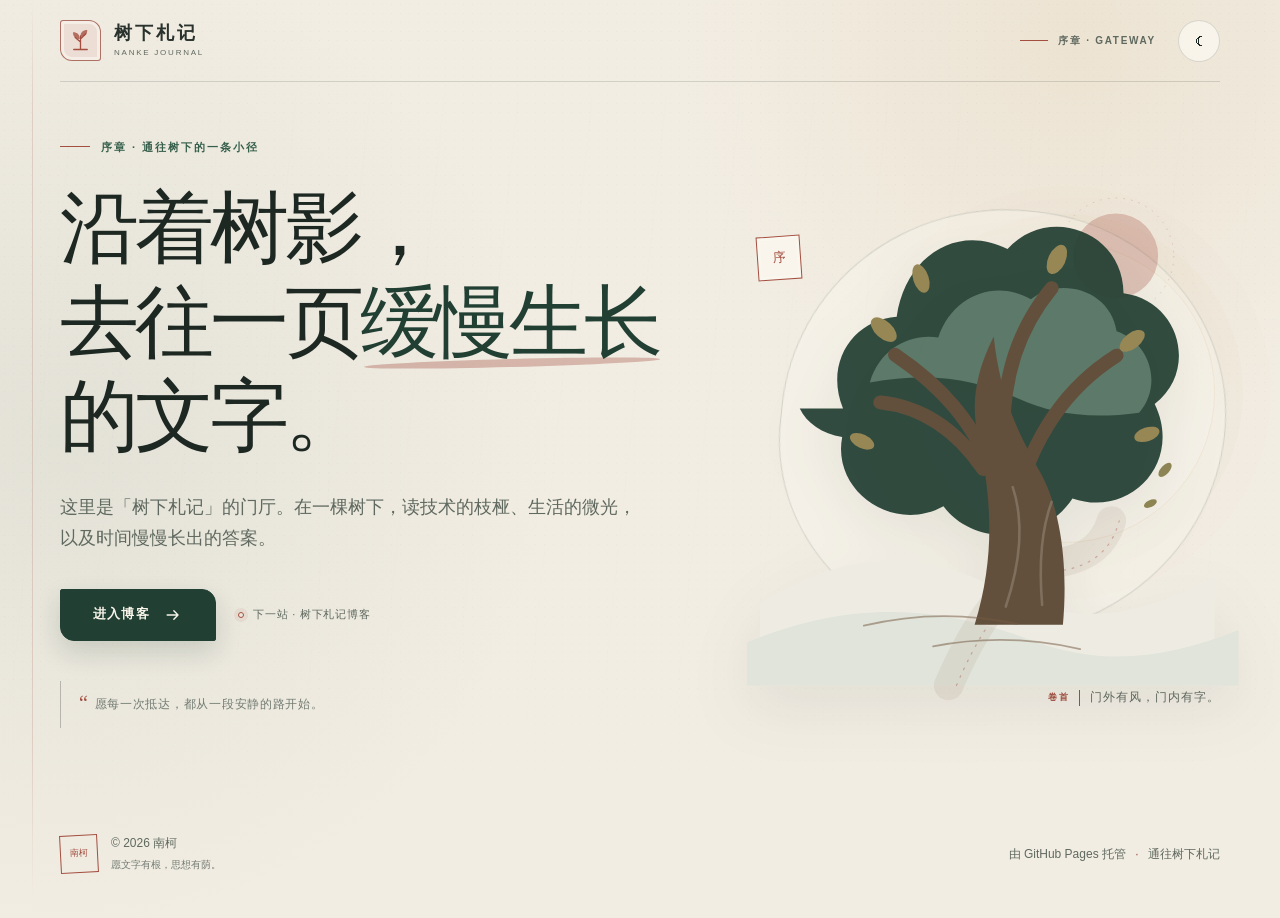
==== commit 913e2ece: "fix: simplify gateway copy" ====
--- a/index.html
+++ b/index.html
@@ -54,7 +54,7 @@
 
         <div class="gateway-actions">
           <a class="enter-button" data-enter href="http://37246c0e81.qicp.vip/" referrerpolicy="no-referrer">
-            <span>步入树下</span>
+            <span>进入博客</span>
             <svg viewBox="0 0 24 24" aria-hidden="true">
               <path d="M5 12h13m-5-5 5 5-5 5"/>
             </svg>
@@ -101,14 +101,6 @@
       </figure>
     </section>
 
-    <section class="threshold" aria-label="关于树下札记">
-      <div class="threshold-rule"><span>一页序章</span></div>
-      <div class="threshold-items">
-        <p><b>01</b><span><strong>记下枝桠</strong><small>技术与思考</small></span></p>
-        <p><b>02</b><span><strong>收藏微光</strong><small>生活与片刻</small></span></p>
-        <p><b>03</b><span><strong>等待年轮</strong><small>时间与答案</small></span></p>
-      </div>
-    </section>
   </main>
 
   <footer class="site-footer">
@@ -130,7 +122,7 @@
   </div>
 
   <noscript>
-    <p class="noscript-note">JavaScript 已关闭，仍可使用“步入树下”按钮正常进入博客。</p>
+    <p class="noscript-note">JavaScript 已关闭，仍可使用“进入博客”按钮正常访问博客。</p>
   </noscript>
   <script src="./assets/gateway.js" defer></script>
 </body>
--- a/assets/gateway.css
+++ b/assets/gateway.css
@@ -538,64 +538,6 @@
 }
 @keyframes sun-ring { to { transform: rotate(360deg); } }
 
-.threshold {
-  padding: 8px 0 56px;
-}
-
-.threshold-rule {
-  display: grid;
-  grid-template-columns: 1fr auto 1fr;
-  align-items: center;
-  gap: 16px;
-  color: var(--vermilion);
-  font-size: 9px;
-  font-weight: 750;
-  letter-spacing: .22em;
-}
-.threshold-rule::before,
-.threshold-rule::after {
-  height: 1px;
-  content: "";
-  background: linear-gradient(90deg, transparent, var(--line-strong));
-}
-.threshold-rule::after { background: linear-gradient(90deg, var(--line-strong), transparent); }
-
-.threshold-items {
-  display: grid;
-  grid-template-columns: repeat(3, minmax(0, 1fr));
-  margin-top: 25px;
-  border-top: 1px solid var(--line);
-  border-bottom: 1px solid var(--line);
-}
-.threshold-items p {
-  display: flex;
-  align-items: center;
-  gap: 18px;
-  margin: 0;
-  padding: 21px 28px;
-}
-.threshold-items p + p { border-left: 1px solid var(--line); }
-.threshold-items b {
-  color: color-mix(in srgb, var(--vermilion) 82%, var(--muted));
-  font-family: var(--serif);
-  font-size: 13px;
-  font-weight: 500;
-}
-.threshold-items span { display: grid; }
-.threshold-items strong {
-  color: var(--ink);
-  font-family: var(--serif);
-  font-size: 15px;
-  font-weight: 580;
-  letter-spacing: .07em;
-}
-.threshold-items small {
-  margin-top: 2px;
-  color: var(--muted);
-  font-size: 10px;
-  letter-spacing: .08em;
-}
-
 .site-footer {
   display: flex;
   align-items: center;
@@ -702,10 +644,6 @@
   .lead { margin-top: 24px; }
   .quiet-note { margin-top: 30px; }
   .gateway-tree { width: min(92vw, 430px); }
-  .threshold { padding-bottom: 38px; }
-  .threshold-items { grid-template-columns: 1fr; }
-  .threshold-items p { padding: 17px 12px; }
-  .threshold-items p + p { border-top: 1px solid var(--line); border-left: 0; }
   .site-footer { flex-direction: column; align-items: flex-start; padding-top: 22px; }
 }
 
